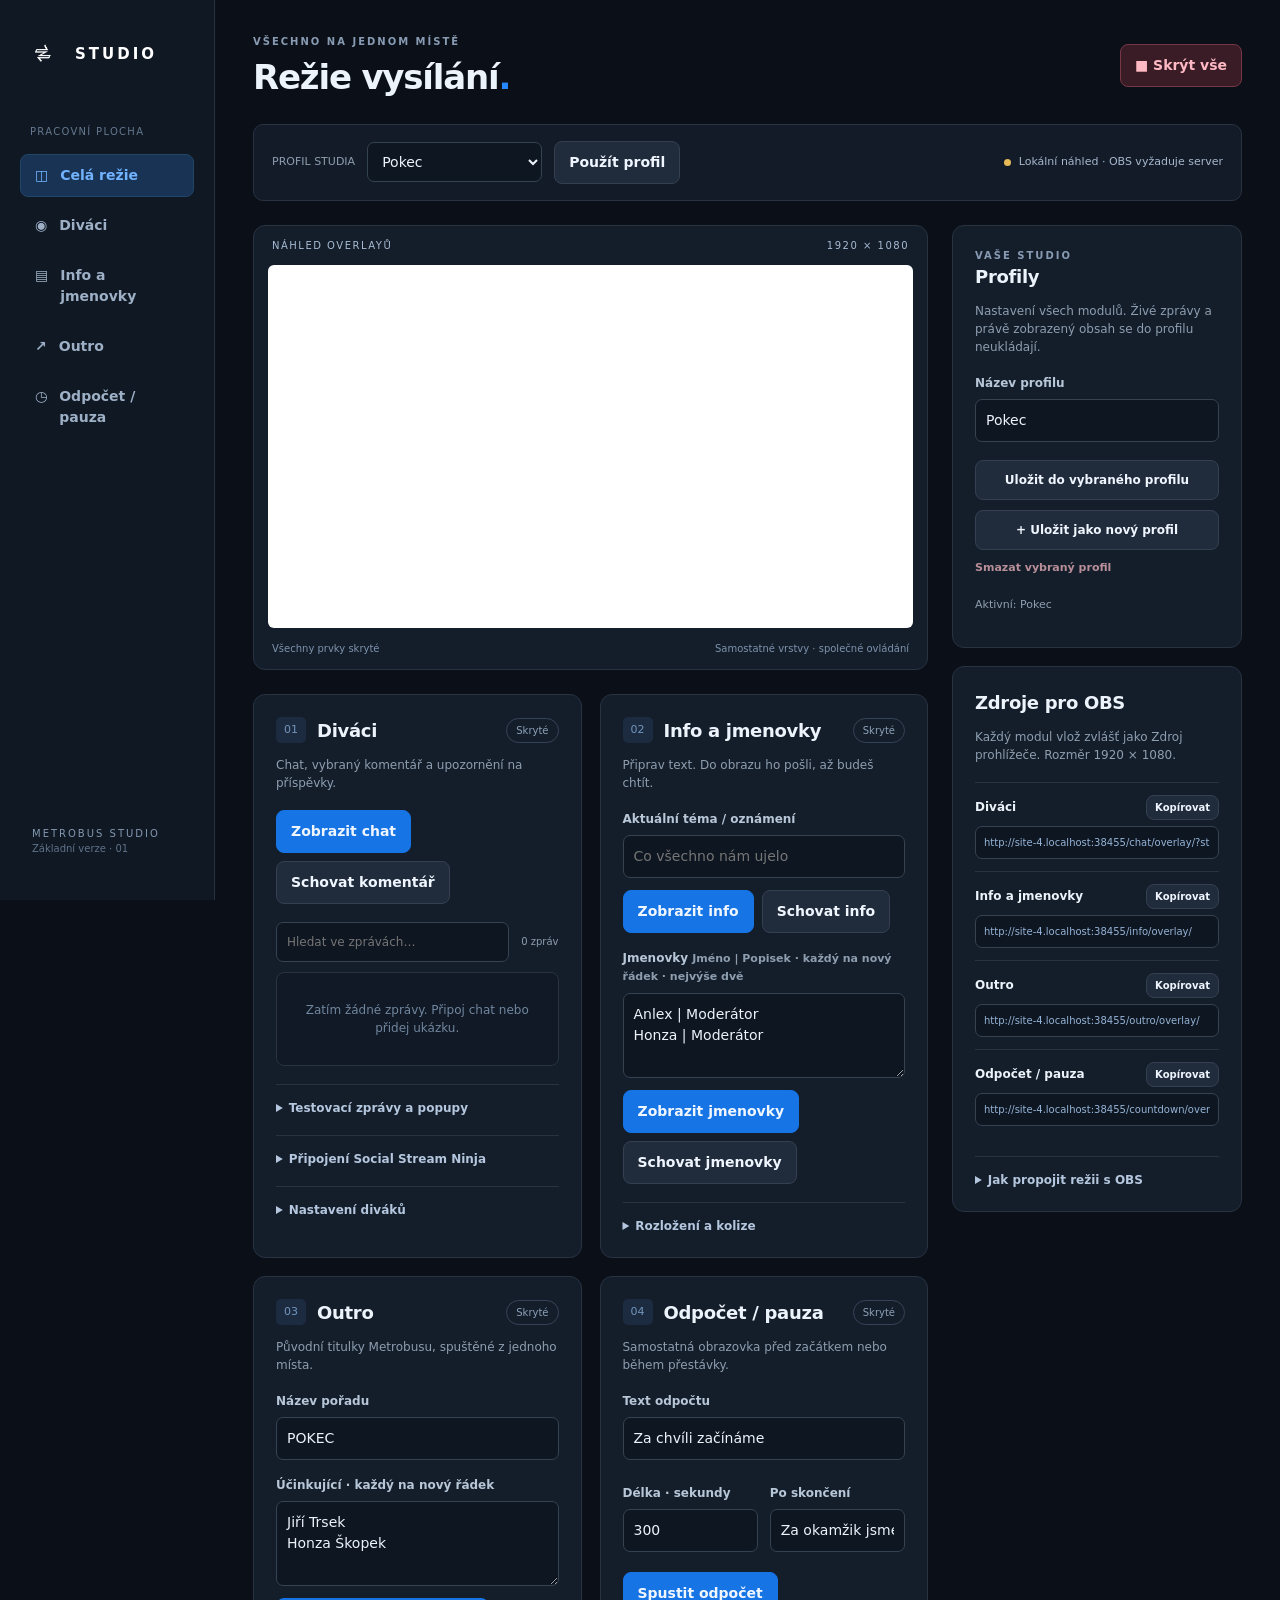
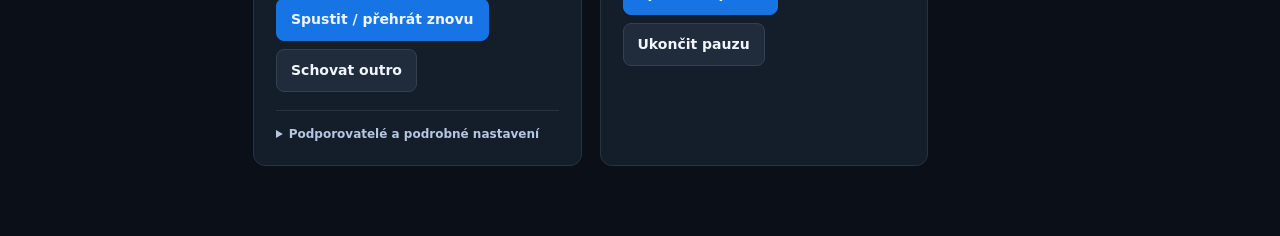
==== control/index.html @ 0bf9d55a "Build basic Metrobus studio with four overlay modules, profiles and local OBS control" ====
<!doctype html><html lang="cs"><head><meta charset="utf-8"><meta name="viewport" content="width=device-width,initial-scale=1"><title>Metrobus · Studio</title><link rel="stylesheet" href="studio.css"></head><body>
<aside class="rail"><a class="brand" href="./"><img src="../outro/assets/metrobus_mark.png" alt="Metrobus"><span>STUDIO</span></a><div class="rail-label">PRACOVNÍ PLOCHA</div><nav><button data-tab="all" class="active">◫ <span>Celá režie</span></button><button data-tab="chat">◉ <span>Diváci</span></button><button data-tab="info">▤ <span>Info a jmenovky</span></button><button data-tab="outro">↗ <span>Outro</span></button><button data-tab="countdown">◷ <span>Odpočet / pauza</span></button></nav><div class="rail-footer">METROBUS STUDIO<br><span>Základní verze · 01</span></div></aside>
<main><header><div><div class="eyebrow">VŠECHNO NA JEDNOM MÍSTĚ</div><h1>Režie vysílání<span>.</span></h1></div><button id="hideAll" class="danger">■ Skrýt vše</button></header>
<div class="profilebar"><div><span class="small">PROFIL STUDIA</span><select id="profile" aria-label="Profil studia"></select><button id="applyProfile">Použít profil</button></div><div class="connection"><i id="connectionDot"></i><span id="connection">Připojuji…</span></div></div>
<div class="layout"><section class="work"><div class="preview-card"><div class="cardhead"><span>NÁHLED OVERLAYŮ</span><span>1920 × 1080</span></div><div class="preview"><div class="stage"><div class="placeholder"><span>METROBUS</span><strong>Prostor pro váš obraz</strong><p>Grafika se zobrazuje nad videem v OBS.</p></div><iframe src="preview.html" title="Společný náhled overlayů"></iframe></div></div><div class="preview-footer"><span id="activeLayers">Všechny prvky skryté</span><span>Samostatné vrstvy · společné ovládání</span></div></div>
<div id="modules" class="modules">
<section class="card" data-module="chat"><div class="cardhead"><div><span class="number">01</span><h2>Diváci</h2></div><span id="chatStatus" class="pill">Skryté</span></div><p class="description">Chat, vybraný komentář a upozornění na příspěvky.</p><div class="buttons"><button id="chatToggle" class="primary">Zobrazit chat</button><button data-action="chat.hideFeatured">Schovat komentář</button></div><div class="searchbar"><input id="search" type="search" placeholder="Hledat ve zprávách…" aria-label="Hledat zprávy"><span id="messageCount">0 zpráv</span></div><div id="messages" class="messages"><p class="empty">Připoj Ninja nebo přidej testovací zprávu.</p></div><details><summary>Testovací zprávy a popupy</summary><form id="composer"><input id="author" value="Anlex" maxlength="60" aria-label="Autor"><input id="messageText" placeholder="Text komentáře" maxlength="500" required aria-label="Komentář"><button>Přidat</button></form><div class="buttons"><button id="sample">+ Ukázková zpráva</button><button id="donation">Příspěvek · 100 Kč</button><button id="membership">Nové členství</button><button data-action="chat.clearPopups">Vyčistit popupy</button><button data-action="chat.clear">Vyčistit zprávy</button></div></details><details><summary>Připojení Social Stream Ninja</summary><p>Vlož odkaz na dock z rozšíření. Zprávy i výběr komentáře pak ovládáš tady. Zdrojový chat a rozšíření musí zůstat otevřené.</p><input id="ninjaLink" type="url" placeholder="https://socialstream.ninja/dock.html?session=…" aria-label="Ninja odkaz"><div class="buttons"><button id="ninjaConnect">Připojit chat</button><button id="ninjaDisconnect">Odpojit</button></div><p id="ninjaStatus" class="small">Nepřipojeno. Odkaz se neukládá do profilů ani na GitHub.</p></details><details><summary>Nastavení diváků</summary><div class="fields"><label>Počet zpráv<input data-config="chat.count" type="number" min="1" max="7"></label><label>Zpráva · sekundy<input data-config="chat.duration" type="number" min="3" max="120"></label><label>Featured · sekundy (0 = ručně)<input data-config="chat.featuredDuration" type="number" min="0" max="120"></label><label>Popup · sekundy<input data-config="chat.popupDuration" type="number" min="3" max="30"></label></div><button class="saveConfig">Uložit nastavení</button></details></section>
<section class="card" data-module="info"><div class="cardhead"><div><span class="number">02</span><h2>Info a jmenovky</h2></div><span id="infoStatus" class="pill">Skryté</span></div><p class="description">Připrav text. Do obrazu ho pošli, až budeš chtít.</p><label>Aktuální téma / oznámení<input data-config="info.topic" maxlength="160" placeholder="Co všechno nám ujelo"></label><div class="buttons"><button id="showTopic" class="primary">Zobrazit info</button><button data-action="info.topic" data-visible="false">Schovat info</button></div><label>Jmenovky <span class="small">Jméno | Popisek · každý na nový řádek · nejvýše dvě</span><textarea data-config="info.names" rows="3" maxlength="500"></textarea></label><div class="buttons"><button id="showNames" class="primary">Zobrazit jmenovky</button><button data-action="info.names" data-visible="false">Schovat jmenovky</button></div><details><summary>Rozložení a kolize</summary><p>Info nahoře vlevo. Jmenovky dole vlevo; při vybraném komentáři se přesunou výš. Chat má vlastní prostor vpravo, popupy nahoře uprostřed. Při pauze nebo outru se Diváci a Info dočasně schovají.</p><label>Barva studia<input data-config="accent" type="color"></label><button class="saveConfig">Uložit nastavení</button></details></section>
<section class="card" data-module="outro"><div class="cardhead"><div><span class="number">03</span><h2>Outro</h2></div><span id="outroStatus" class="pill">Skryté</span></div><p class="description">Původní titulky Metrobusu, spuštěné z jednoho místa.</p><label>Název pořadu<input data-config="outro.titleBottom" maxlength="80"></label><label>Účinkující · každý na nový řádek<textarea data-config="outro.guests" rows="3" maxlength="600"></textarea></label><div class="buttons"><button id="startOutro" class="primary">Spustit / přehrát znovu</button><button data-action="outro.hide">Schovat outro</button></div><details><summary>Podporovatelé a podrobné nastavení</summary><p>Outro používá současnou grafiku a publikovaný seznam podporovatelů. Podrobný editor a import CSV zůstávají dostupné.</p><a href="../outro/" target="_blank" rel="noopener">Otevřít editor outra ↗</a></details></section>
<section class="card" data-module="countdown"><div class="cardhead"><div><span class="number">04</span><h2>Odpočet / pauza</h2></div><span id="countdownStatus" class="pill">Skryté</span></div><p class="description">Samostatná obrazovka před začátkem nebo během přestávky.</p><label>Text odpočtu<input data-config="countdown.title" maxlength="120"></label><div class="fields"><label>Délka · sekundy<input data-config="countdown.seconds" type="number" min="10" max="7200"></label><label>Po skončení<input data-config="countdown.endText" maxlength="120"></label></div><div class="buttons"><button id="startCountdown" class="primary">Spustit odpočet</button><button data-action="countdown.hide">Ukončit pauzu</button></div><p id="countdownRemaining" class="small"></p></section>
</div></section>
<aside class="settings"><section class="card"><div class="eyebrow">VAŠE STUDIO</div><h2>Profily</h2><p class="description">Nastavení všech modulů. Živé zprávy a právě zobrazený obsah se do profilu neukládají.</p><label>Název profilu<input id="profileName" maxlength="60" placeholder="Například Pokec"></label><button id="saveProfile" class="wide">Uložit do vybraného profilu</button><button id="newProfile" class="wide">+ Uložit jako nový profil</button><button id="deleteProfile" class="text-button">Smazat vybraný profil</button><p id="profileNote" class="small"></p></section>
<section class="card"><h2>Zdroje pro OBS</h2><p class="description">Každý modul vlož zvlášť jako Zdroj prohlížeče. Rozměr 1920 × 1080.</p><div id="obsLinks"></div><details><summary>Jak propojit režii s OBS</summary><p>Na GitHub Pages funguje náhled a další okna stejného profilu prohlížeče. Pro skutečné ovládání OBS spusť lokální verzi podle návodu.</p><a href="../STUDIO.md" target="_blank">Návod k první verzi ↗</a></details></section></aside></div>
<div id="toast" role="status" aria-live="polite"></div></main><script src="../shared/model.js"></script><script src="../shared/transport.js"></script><script src="../chat/ssn.js"></script><script src="studio.js"></script></body></html>
---- control/studio.css ----
:root{color-scheme:dark;--blue:#2588ff;--bg:#0b1018;--line:#283241;--muted:#8e9eaf}*{box-sizing:border-box}body{margin:0;background:var(--bg);color:#edf3fb;font:14px/1.5 system-ui,-apple-system,Segoe UI,sans-serif}button,input,select,textarea{font:inherit}button,a,input,textarea,select{outline-offset:4px}button{cursor:pointer;border:1px solid #344052;border-radius:8px;background:#202b3b;color:#eff6ff;padding:10px 14px;font-weight:600;transition:background .15s}button:hover{background:#30415a}button:disabled{opacity:.45;cursor:default}.primary{background:#1674e5;border-color:#1674e5}.primary:hover{background:#2989ff}.danger{background:#391c25;border-color:#773747;color:#ffb9c4}a{color:#79b6ff;text-decoration:none}a:hover{text-decoration:underline}input,select,textarea{border:1px solid #354252;border-radius:7px;background:#0e1621;color:#edf3fb;padding:10px;width:100%}input[type=color]{height:42px}textarea{resize:vertical}label{display:block;color:#b8c7d8;font-size:12px;font-weight:600;margin:16px 0 8px}label input,label textarea{display:block;margin-top:7px;font-size:14px;font-weight:400}.rail{position:fixed;inset:0 auto 0 0;width:215px;padding:32px 20px;background:#101824;border-right:1px solid var(--line);display:flex;flex-direction:column}.brand{color:white;display:flex;align-items:center;gap:10px;letter-spacing:3px;font-weight:800;font-size:15px}.brand img{width:45px;height:45px;object-fit:contain}.rail-label{font-size:10px;letter-spacing:1.3px;color:#65788e;margin:47px 10px 15px}nav{display:grid;gap:7px}nav button{text-align:left;border-color:transparent;background:transparent;color:#9eb0c6;display:flex;gap:12px}nav button.active{color:#72b3ff;background:#183354;border-color:#214567}.rail-footer{margin-top:auto;padding:12px;font-size:10px;letter-spacing:2px;color:#8498b0}.rail-footer span{letter-spacing:0;color:#5f738a}main{margin-left:215px;padding:34px 38px 70px;max-width:1900px}header{display:flex;align-items:center;justify-content:space-between;margin-bottom:26px}.eyebrow{font-size:10px;font-weight:700;letter-spacing:2px;color:#889bb3}h1{font-size:34px;letter-spacing:-1.2px;margin:8px 0 0;line-height:1.2}h1 span{color:var(--blue)}h2{font-size:18px;letter-spacing:-.3px;margin:0}.profilebar{display:flex;justify-content:space-between;align-items:center;padding:16px 18px;border:1px solid var(--line);background:#121b27;border-radius:10px;margin-bottom:24px;gap:15px}.profilebar>div:first-child{display:flex;align-items:center;gap:12px}.profilebar select{width:175px}.small{color:var(--muted);font-size:11px}.connection{display:flex;gap:8px;align-items:center;font-size:11px;color:#a7b8cd}.connection i{width:7px;height:7px;background:#e6b957;border-radius:50%;flex-shrink:0}.layout{display:grid;grid-template-columns:minmax(0,1fr) 290px;gap:24px}.work{min-width:0}.card,.preview-card{background:#141e2b;border:1px solid var(--line);border-radius:12px;overflow:hidden}.card{padding:22px}.cardhead{display:flex;justify-content:space-between;align-items:center;gap:10px}.cardhead>div{display:flex;align-items:center;gap:11px}.number{font-size:11px;color:#7295bc;background:#1c2b40;padding:5px 8px;border-radius:5px}.pill{font-size:10px;border:1px solid #354356;border-radius:30px;padding:4px 9px;color:#8ea1b7;white-space:nowrap}.pill.live{background:#163c30;color:#87e2b2;border-color:#275741}.description{color:var(--muted);font-size:12px;margin:12px 0 18px}.preview-card>.cardhead{padding:12px 18px;font-size:10px;letter-spacing:1.5px;color:#a8bbd3}.preview{padding:0 14px}.stage{position:relative;aspect-ratio:16/9;background:radial-gradient(ellipse at 75% 20%,#234361,#0c192d 70%);overflow:hidden;border-radius:6px}.stage:before{content:'';position:absolute;inset:0;background:linear-gradient(115deg,transparent 55%,#224b7322 55%,#224b7322 75%,transparent 75%)}.placeholder{position:absolute;inset:0;display:flex;flex-direction:column;justify-content:center;align-items:center;color:#9eb4cc}.placeholder span{letter-spacing:7px;font-weight:800;font-size:12px;opacity:.45}.placeholder strong{font-size:20px;font-weight:500;margin-top:15px}.placeholder p{font-size:11px}.stage iframe{position:absolute;inset:0;width:100%;height:100%;border:0}.preview-footer{display:flex;justify-content:space-between;gap:10px;font-size:10px;color:#7e93ad;padding:13px 18px}.modules{margin-top:24px;display:grid;grid-template-columns:1fr 1fr;gap:18px}.buttons{display:flex;gap:8px;flex-wrap:wrap;margin:12px 0}details{border-top:1px solid var(--line);margin-top:18px;padding-top:14px}summary{cursor:pointer;font-size:12px;font-weight:600;color:#b5c7de}details p{font-size:12px;color:var(--muted)}.fields{display:grid;grid-template-columns:1fr 1fr;gap:12px}.searchbar{display:flex;align-items:center;gap:12px;margin:18px 0 10px}.searchbar input{font-size:12px}.searchbar span{font-size:10px;color:var(--muted);white-space:nowrap}.messages{max-height:245px;overflow:auto;border:1px solid var(--line);border-radius:8px;background:#101925}.message{padding:12px;display:flex;align-items:center;justify-content:space-between;gap:10px;border-bottom:1px solid #253042}.message.selected{background:#153351}.message strong{font-size:12px}.message p{font-size:12px;color:#b5c7d9;margin:4px 0;overflow-wrap:anywhere}.message button{font-size:11px;padding:7px 10px}.empty{padding:16px;color:#71869f;font-size:12px;text-align:center}form{display:grid;gap:8px;margin-top:12px}.settings{display:flex;flex-direction:column;gap:18px}.wide{width:100%;margin-top:10px;font-size:12px}.text-button{background:transparent;border:0;color:#b88f99;font-size:11px;padding-left:0}.obs-link{border-top:1px solid var(--line);padding:12px 0}.obs-link>div{display:flex;justify-content:space-between;align-items:center;margin-bottom:6px}.obs-link strong{font-size:12px}.obs-link button{font-size:10px;padding:4px 8px}.obs-link input{font-size:10px;color:#95b4d7;padding:8px}#toast{position:fixed;bottom:24px;left:50%;transform:translateX(-50%);background:#233b56;border:1px solid #48709b;padding:12px 20px;border-radius:10px;display:none;z-index:10;max-width:90vw}#toast.show{display:block}[hidden]{display:none!important}@media(min-width:1600px){.layout{grid-template-columns:minmax(0,1fr) 320px}}@media(max-width:1150px){.rail{width:175px;padding:25px 12px}main{margin-left:175px;padding:24px}.layout{grid-template-columns:1fr}.settings{display:grid;grid-template-columns:1fr 1fr}.modules{grid-template-columns:1fr 1fr}}@media(max-width:750px){.rail{position:static;width:auto;padding:16px;border-right:0}.brand img{width:30px;height:30px}.rail-label,.rail-footer{display:none}nav{display:flex;overflow-x:auto;margin-top:14px}nav button{white-space:nowrap;font-size:11px;padding:7px}main{margin:0;padding:18px}h1{font-size:26px}.modules,.settings{grid-template-columns:1fr}.profilebar,.profilebar>div:first-child{flex-wrap:wrap}.profilebar .small{width:100%}.profilebar select{width:140px}.card{padding:18px}.preview-footer span:last-child{display:none}.fields{grid-template-columns:1fr 1fr}}
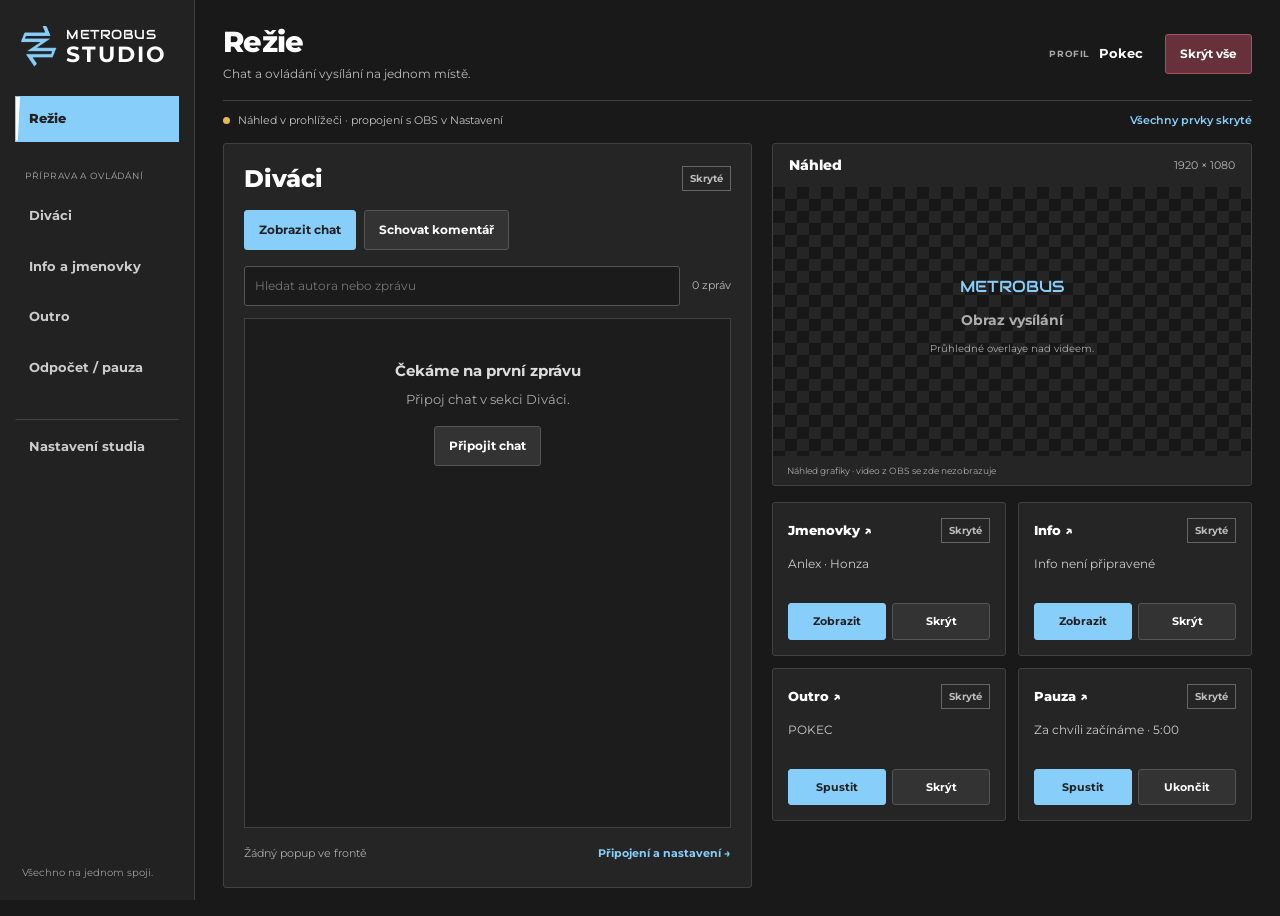
==== commit 58d0a69f: "Rework Metrobus studio as a compact live desk with separate preparation and branded styling" ====
--- a/control/index.html
+++ b/control/index.html
@@ -1,14 +1,16 @@
-<!doctype html><html lang="cs"><head><meta charset="utf-8"><meta name="viewport" content="width=device-width,initial-scale=1"><title>Metrobus · Studio</title><link rel="stylesheet" href="studio.css"></head><body>
-<aside class="rail"><a class="brand" href="./"><img src="../outro/assets/metrobus_mark.png" alt="Metrobus"><span>STUDIO</span></a><div class="rail-label">PRACOVNÍ PLOCHA</div><nav><button data-tab="all" class="active">◫ <span>Celá režie</span></button><button data-tab="chat">◉ <span>Diváci</span></button><button data-tab="info">▤ <span>Info a jmenovky</span></button><button data-tab="outro">↗ <span>Outro</span></button><button data-tab="countdown">◷ <span>Odpočet / pauza</span></button></nav><div class="rail-footer">METROBUS STUDIO<br><span>Základní verze · 01</span></div></aside>
-<main><header><div><div class="eyebrow">VŠECHNO NA JEDNOM MÍSTĚ</div><h1>Režie vysílání<span>.</span></h1></div><button id="hideAll" class="danger">■ Skrýt vše</button></header>
-<div class="profilebar"><div><span class="small">PROFIL STUDIA</span><select id="profile" aria-label="Profil studia"></select><button id="applyProfile">Použít profil</button></div><div class="connection"><i id="connectionDot"></i><span id="connection">Připojuji…</span></div></div>
-<div class="layout"><section class="work"><div class="preview-card"><div class="cardhead"><span>NÁHLED OVERLAYŮ</span><span>1920 × 1080</span></div><div class="preview"><div class="stage"><div class="placeholder"><span>METROBUS</span><strong>Prostor pro váš obraz</strong><p>Grafika se zobrazuje nad videem v OBS.</p></div><iframe src="preview.html" title="Společný náhled overlayů"></iframe></div></div><div class="preview-footer"><span id="activeLayers">Všechny prvky skryté</span><span>Samostatné vrstvy · společné ovládání</span></div></div>
-<div id="modules" class="modules">
-<section class="card" data-module="chat"><div class="cardhead"><div><span class="number">01</span><h2>Diváci</h2></div><span id="chatStatus" class="pill">Skryté</span></div><p class="description">Chat, vybraný komentář a upozornění na příspěvky.</p><div class="buttons"><button id="chatToggle" class="primary">Zobrazit chat</button><button data-action="chat.hideFeatured">Schovat komentář</button></div><div class="searchbar"><input id="search" type="search" placeholder="Hledat ve zprávách…" aria-label="Hledat zprávy"><span id="messageCount">0 zpráv</span></div><div id="messages" class="messages"><p class="empty">Připoj Ninja nebo přidej testovací zprávu.</p></div><details><summary>Testovací zprávy a popupy</summary><form id="composer"><input id="author" value="Anlex" maxlength="60" aria-label="Autor"><input id="messageText" placeholder="Text komentáře" maxlength="500" required aria-label="Komentář"><button>Přidat</button></form><div class="buttons"><button id="sample">+ Ukázková zpráva</button><button id="donation">Příspěvek · 100 Kč</button><button id="membership">Nové členství</button><button data-action="chat.clearPopups">Vyčistit popupy</button><button data-action="chat.clear">Vyčistit zprávy</button></div></details><details><summary>Připojení Social Stream Ninja</summary><p>Vlož odkaz na dock z rozšíření. Zprávy i výběr komentáře pak ovládáš tady. Zdrojový chat a rozšíření musí zůstat otevřené.</p><input id="ninjaLink" type="url" placeholder="https://socialstream.ninja/dock.html?session=…" aria-label="Ninja odkaz"><div class="buttons"><button id="ninjaConnect">Připojit chat</button><button id="ninjaDisconnect">Odpojit</button></div><p id="ninjaStatus" class="small">Nepřipojeno. Odkaz se neukládá do profilů ani na GitHub.</p></details><details><summary>Nastavení diváků</summary><div class="fields"><label>Počet zpráv<input data-config="chat.count" type="number" min="1" max="7"></label><label>Zpráva · sekundy<input data-config="chat.duration" type="number" min="3" max="120"></label><label>Featured · sekundy (0 = ručně)<input data-config="chat.featuredDuration" type="number" min="0" max="120"></label><label>Popup · sekundy<input data-config="chat.popupDuration" type="number" min="3" max="30"></label></div><button class="saveConfig">Uložit nastavení</button></details></section>
-<section class="card" data-module="info"><div class="cardhead"><div><span class="number">02</span><h2>Info a jmenovky</h2></div><span id="infoStatus" class="pill">Skryté</span></div><p class="description">Připrav text. Do obrazu ho pošli, až budeš chtít.</p><label>Aktuální téma / oznámení<input data-config="info.topic" maxlength="160" placeholder="Co všechno nám ujelo"></label><div class="buttons"><button id="showTopic" class="primary">Zobrazit info</button><button data-action="info.topic" data-visible="false">Schovat info</button></div><label>Jmenovky <span class="small">Jméno | Popisek · každý na nový řádek · nejvýše dvě</span><textarea data-config="info.names" rows="3" maxlength="500"></textarea></label><div class="buttons"><button id="showNames" class="primary">Zobrazit jmenovky</button><button data-action="info.names" data-visible="false">Schovat jmenovky</button></div><details><summary>Rozložení a kolize</summary><p>Info nahoře vlevo. Jmenovky dole vlevo; při vybraném komentáři se přesunou výš. Chat má vlastní prostor vpravo, popupy nahoře uprostřed. Při pauze nebo outru se Diváci a Info dočasně schovají.</p><label>Barva studia<input data-config="accent" type="color"></label><button class="saveConfig">Uložit nastavení</button></details></section>
-<section class="card" data-module="outro"><div class="cardhead"><div><span class="number">03</span><h2>Outro</h2></div><span id="outroStatus" class="pill">Skryté</span></div><p class="description">Původní titulky Metrobusu, spuštěné z jednoho místa.</p><label>Název pořadu<input data-config="outro.titleBottom" maxlength="80"></label><label>Účinkující · každý na nový řádek<textarea data-config="outro.guests" rows="3" maxlength="600"></textarea></label><div class="buttons"><button id="startOutro" class="primary">Spustit / přehrát znovu</button><button data-action="outro.hide">Schovat outro</button></div><details><summary>Podporovatelé a podrobné nastavení</summary><p>Outro používá současnou grafiku a publikovaný seznam podporovatelů. Podrobný editor a import CSV zůstávají dostupné.</p><a href="../outro/" target="_blank" rel="noopener">Otevřít editor outra ↗</a></details></section>
-<section class="card" data-module="countdown"><div class="cardhead"><div><span class="number">04</span><h2>Odpočet / pauza</h2></div><span id="countdownStatus" class="pill">Skryté</span></div><p class="description">Samostatná obrazovka před začátkem nebo během přestávky.</p><label>Text odpočtu<input data-config="countdown.title" maxlength="120"></label><div class="fields"><label>Délka · sekundy<input data-config="countdown.seconds" type="number" min="10" max="7200"></label><label>Po skončení<input data-config="countdown.endText" maxlength="120"></label></div><div class="buttons"><button id="startCountdown" class="primary">Spustit odpočet</button><button data-action="countdown.hide">Ukončit pauzu</button></div><p id="countdownRemaining" class="small"></p></section>
-</div></section>
-<aside class="settings"><section class="card"><div class="eyebrow">VAŠE STUDIO</div><h2>Profily</h2><p class="description">Nastavení všech modulů. Živé zprávy a právě zobrazený obsah se do profilu neukládají.</p><label>Název profilu<input id="profileName" maxlength="60" placeholder="Například Pokec"></label><button id="saveProfile" class="wide">Uložit do vybraného profilu</button><button id="newProfile" class="wide">+ Uložit jako nový profil</button><button id="deleteProfile" class="text-button">Smazat vybraný profil</button><p id="profileNote" class="small"></p></section>
-<section class="card"><h2>Zdroje pro OBS</h2><p class="description">Každý modul vlož zvlášť jako Zdroj prohlížeče. Rozměr 1920 × 1080.</p><div id="obsLinks"></div><details><summary>Jak propojit režii s OBS</summary><p>Na GitHub Pages funguje náhled a další okna stejného profilu prohlížeče. Pro skutečné ovládání OBS spusť lokální verzi podle návodu.</p><a href="../STUDIO.md" target="_blank">Návod k první verzi ↗</a></details></section></aside></div>
-<div id="toast" role="status" aria-live="polite"></div></main><script src="../shared/model.js"></script><script src="../shared/transport.js"></script><script src="../chat/ssn.js"></script><script src="studio.js"></script></body></html>
+<!doctype html><html lang="cs"><head><meta charset="utf-8"><meta name="viewport" content="width=device-width,initial-scale=1"><title>Metrobus · Režie</title><link rel="preconnect" href="https://fonts.googleapis.com"><link rel="preconnect" href="https://fonts.gstatic.com" crossorigin><link href="https://fonts.googleapis.com/css2?family=Audiowide&family=Montserrat:wght@400;500;600;700;800&display=swap" rel="stylesheet"><link rel="stylesheet" href="studio.css?v=desk2"></head><body>
+<aside class="rail"><a class="brand" href="./" aria-label="Metrobus Studio"><i class="brand-mark" aria-hidden="true"></i><div><span>METROBUS</span><strong>STUDIO</strong></div></a><nav aria-label="Sekce studia"><button data-view="all" class="active" aria-current="page">Režie</button><div class="nav-label">PŘÍPRAVA A OVLÁDÁNÍ</div><button data-view="chat">Diváci</button><button data-view="info">Info a jmenovky</button><button data-view="outro">Outro</button><button data-view="countdown">Odpočet / pauza</button><button data-view="settings" class="settings-nav">Nastavení studia</button></nav><div class="rail-footer">Všechno na jednom spoji.</div></aside>
+<main><header class="topbar"><div><h1 id="viewTitle">Režie</h1><p id="viewDescription">Chat a ovládání vysílání na jednom místě.</p></div><div class="header-actions"><button id="profileShortcut" class="profile-chip" title="Otevřít profily"><span>PROFIL</span><strong id="activeProfileName">Pokec</strong></button><button id="hideAll" class="danger">Skrýt vše</button></div></header><div class="connectionbar"><div class="connection"><i id="connectionDot"></i><span id="connection">Připojuji…</span></div><span id="activeLayers">Všechny prvky skryté</span></div>
+<section data-page="all" id="liveView"><div class="desk"><div id="liveChatSlot"><section id="chatPanel" class="card chat-panel"><div class="cardhead"><h2>Diváci</h2><span id="chatStatus" class="pill">Skryté</span></div><div class="chat-toolbar"><button id="chatToggle" class="primary">Zobrazit chat</button><button data-action="chat.hideFeatured">Schovat komentář</button></div><div id="featuredSummary" class="featured-summary" hidden><span>VYBRANÝ KOMENTÁŘ</span><strong id="featuredAuthor"></strong><p id="featuredText"></p></div><div class="searchbar"><input id="search" type="search" placeholder="Hledat autora nebo zprávu" aria-label="Hledat zprávy"><span id="messageCount">0 zpráv</span></div><div id="messages" class="messages" tabindex="0" aria-label="Historie chatu"></div><div class="chat-footer"><span id="popupSummary">Žádný popup ve frontě</span><button class="text-button" data-open="chat">Připojení a nastavení →</button></div></section></div>
+<div class="desk-side"><section class="preview-card"><div class="cardhead"><h2>Náhled</h2><span class="small">1920 × 1080</span></div><div class="stage"><div class="placeholder"><span>METROBUS</span><strong>Obraz vysílání</strong><p>Průhledné overlaye nad videem.</p></div><iframe src="preview.html?v=desk2" title="Společný náhled overlayů" allowtransparency="true"></iframe></div><div class="preview-caption">Náhled grafiky · video z OBS se zde nezobrazuje</div></section>
+<div class="quick-grid"><section class="quick-card"><div class="quick-head"><button class="section-link" data-open="info">Jmenovky ↗</button><span id="quickNamesStatus" class="pill">Skryté</span></div><p id="readyNames" class="ready-content"></p><div class="buttons"><button data-live="info.names" data-visible="true" class="primary">Zobrazit</button><button data-live="info.names" data-visible="false">Skrýt</button></div></section>
+<section class="quick-card"><div class="quick-head"><button class="section-link" data-open="info">Info ↗</button><span id="quickTopicStatus" class="pill">Skryté</span></div><p id="readyTopic" class="ready-content"></p><div class="buttons"><button data-live="info.topic" data-visible="true" class="primary">Zobrazit</button><button data-live="info.topic" data-visible="false">Skrýt</button></div></section>
+<section class="quick-card"><div class="quick-head"><button class="section-link" data-open="outro">Outro ↗</button><span id="quickOutroStatus" class="pill">Skryté</span></div><p id="readyOutro" class="ready-content"></p><div class="buttons"><button data-live="outro.start" class="primary">Spustit</button><button data-live="outro.hide">Skrýt</button></div></section>
+<section class="quick-card"><div class="quick-head"><button class="section-link" data-open="countdown">Pauza ↗</button><span id="quickPauseStatus" class="pill">Skryté</span></div><p id="readyCountdown" class="ready-content"></p><div class="buttons"><button data-live="countdown.start" class="primary">Spustit</button><button data-live="countdown.hide">Ukončit</button></div></section></div></div></div></section>
+<section data-page="chat" hidden><div class="viewer-layout"><div id="viewerChatSlot"></div><section class="card viewer-settings"><h2>Připojení a nastavení diváků</h2><details open><summary>Připojení Social Stream Ninja</summary><p>Vlož odkaz na dock z rozšíření. Zprávy i výběr komentáře pak ovládáš tady. Zdrojový chat a rozšíření musí zůstat otevřené.</p><input id="ninjaLink" type="url" placeholder="https://socialstream.ninja/dock.html?session=…" aria-label="Ninja odkaz"><div class="buttons"><button id="ninjaConnect">Připojit chat</button><button id="ninjaDisconnect">Odpojit</button></div><p id="ninjaStatus" class="small">Nepřipojeno. Odkaz se neukládá do profilů ani na GitHub.</p></details><details><summary>Testovací zprávy a popupy</summary><form id="composer"><input id="author" value="Anlex" maxlength="60" aria-label="Autor"><input id="messageText" placeholder="Text komentáře" maxlength="500" required aria-label="Komentář"><button>Přidat</button></form><div class="buttons"><button id="sample">+ Ukázková zpráva</button><button id="donation">Příspěvek · 100 Kč</button><button id="membership">Nové členství</button><button data-action="chat.clearPopups">Vyčistit popupy</button><button data-action="chat.clear">Vyčistit zprávy</button></div></details><details><summary>Nastavení diváků</summary><div class="fields"><label>Počet zpráv<input data-config="chat.count" type="number" min="1" max="7"></label><label>Zpráva · sekundy<input data-config="chat.duration" type="number" min="3" max="120"></label><label>Featured · sekundy (0 = ručně)<input data-config="chat.featuredDuration" type="number" min="0" max="120"></label><label>Popup · sekundy<input data-config="chat.popupDuration" type="number" min="3" max="30"></label></div><button class="saveConfig">Uložit nastavení</button></details></section></div></section>
+<section data-page="info" hidden><div class="module-layout"><section class="card" data-module="info"><div class="cardhead"><div><span class="number">02</span><h2>Info a jmenovky</h2></div><span id="infoStatus" class="pill">Skryté</span></div><p class="description">Připrav text. Do obrazu ho pošli, až budeš chtít.</p><label>Aktuální téma / oznámení<input data-config="info.topic" maxlength="160" placeholder="Co všechno nám ujelo"></label><div class="buttons"><button id="showTopic" class="primary">Zobrazit info</button><button data-action="info.topic" data-visible="false">Schovat info</button></div><label>Jmenovky <span class="small">Jméno | Popisek · každý na nový řádek · nejvýše dvě</span><textarea data-config="info.names" rows="3" maxlength="500"></textarea></label><div class="buttons"><button id="showNames" class="primary">Zobrazit jmenovky</button><button data-action="info.names" data-visible="false">Schovat jmenovky</button></div><button class="saveConfig primary">Uložit přípravu</button><details><summary>Rozložení a kolize</summary><p>Info nahoře vlevo. Jmenovky dole vlevo; při vybraném komentáři se přesunou výš. Chat má vlastní prostor vpravo, popupy nahoře uprostřed. Při pauze nebo outru se Diváci a Info dočasně schovají.</p><label>Barva studia<input data-config="accent" type="color"></label><button class="saveConfig">Uložit nastavení</button></details></section><aside class="module-help"><h2>Nejdřív připrav, potom zobraz.</h2><p>Uložená příprava je dostupná v hlavní režii. Text v obraze se změní až tlačítkem Zobrazit.</p><p>Jmenovky se při vybraném komentáři posunou výš. Vpravo zůstává prostor pro běžící chat.</p></aside></div></section>
+<section data-page="outro" hidden><div class="module-layout"><section class="card" data-module="outro"><div class="cardhead"><div><span class="number">03</span><h2>Outro</h2></div><span id="outroStatus" class="pill">Skryté</span></div><p class="description">Původní titulky Metrobusu, spuštěné z jednoho místa.</p><label>Název pořadu<input data-config="outro.titleBottom" maxlength="80"></label><label>Účinkující · každý na nový řádek<textarea data-config="outro.guests" rows="3" maxlength="600"></textarea></label><div class="buttons"><button id="startOutro" class="primary">Spustit / přehrát znovu</button><button data-action="outro.hide">Schovat outro</button></div><button class="saveConfig">Uložit přípravu</button><details><summary>Podporovatelé a podrobné nastavení</summary><p>Outro používá současnou grafiku a publikovaný seznam podporovatelů. Podrobný editor a import CSV zůstávají dostupné.</p><a href="../outro/" target="_blank" rel="noopener">Otevřít editor outra ↗</a></details></section><aside class="module-help"><h2>Závěr na jednom spoji.</h2><p>Název pořadu a účinkující připravíš tady. Podporovatele a podrobné texty upravíš v původním editoru.</p><p>Spuštění outra dočasně schová Diváky a Info.</p></aside></div></section>
+<section data-page="countdown" hidden><div class="module-layout"><section class="card" data-module="countdown"><div class="cardhead"><div><span class="number">04</span><h2>Odpočet / pauza</h2></div><span id="countdownStatus" class="pill">Skryté</span></div><p class="description">Samostatná obrazovka před začátkem nebo během přestávky.</p><label>Text odpočtu<input data-config="countdown.title" maxlength="120"></label><div class="fields"><label>Délka · sekundy<input data-config="countdown.seconds" type="number" min="10" max="7200"></label><label>Po skončení<input data-config="countdown.endText" maxlength="120"></label></div><div class="buttons"><button id="startCountdown" class="primary">Spustit odpočet</button><button data-action="countdown.hide">Ukončit pauzu</button></div><button class="saveConfig">Uložit přípravu</button><p id="countdownRemaining" class="small"></p></section><aside class="module-help"><h2>Začátek i přestávka.</h2><p>Ulož text a délku. Spuštění je dostupné také z hlavní režie.</p><p>Po doběhnutí zůstane koncový text do ručního ukončení pauzy.</p></aside></div></section>
+<section data-page="settings" hidden><div class="profilebar"><label for="profile">Vybraný profil</label><select id="profile" aria-label="Profil studia"></select><button id="applyProfile" class="primary">Použít profil</button><span class="small">Načte přípravu. Právě vysílané texty ponechá.</span></div><div class="settings-grid"><section class="card"><div class="eyebrow">VAŠE STUDIO</div><h2>Profily</h2><p class="description">Uložená příprava všech modulů. Živé zprávy a právě zobrazený obsah se do profilu neukládají.</p><label>Název profilu<input id="profileName" maxlength="60" placeholder="Například Pokec"></label><button id="saveProfile" class="wide">Uložit do vybraného profilu</button><button id="newProfile" class="wide">+ Uložit jako nový profil</button><button id="deleteProfile" class="text-button">Smazat vybraný profil</button><p id="profileNote" class="small"></p></section>
+<section class="card"><h2>Zdroje pro OBS</h2><p class="description">Každý modul vlož zvlášť jako Zdroj prohlížeče. Rozměr 1920 × 1080.</p><div id="obsLinks"></div><details><summary>Jak propojit režii s OBS</summary><p>Na GitHub Pages funguje náhled a další okna stejného profilu prohlížeče. Pro skutečné ovládání OBS spusť lokální verzi podle návodu.</p><a href="../STUDIO.md" target="_blank">Návod k první verzi ↗</a></details></section></div></section>
+<div id="toast" role="status" aria-live="polite"></div></main><script src="../shared/model.js"></script><script src="../shared/transport.js"></script><script src="../chat/ssn.js"></script><script src="studio.js?v=desk2"></script></body></html>
--- a/control/studio.css
+++ b/control/studio.css
@@ -1 +1 @@
-:root{color-scheme:dark;--blue:#2588ff;--bg:#0b1018;--line:#283241;--muted:#8e9eaf}*{box-sizing:border-box}body{margin:0;background:var(--bg);color:#edf3fb;font:14px/1.5 system-ui,-apple-system,Segoe UI,sans-serif}button,input,select,textarea{font:inherit}button,a,input,textarea,select{outline-offset:4px}button{cursor:pointer;border:1px solid #344052;border-radius:8px;background:#202b3b;color:#eff6ff;padding:10px 14px;font-weight:600;transition:background .15s}button:hover{background:#30415a}button:disabled{opacity:.45;cursor:default}.primary{background:#1674e5;border-color:#1674e5}.primary:hover{background:#2989ff}.danger{background:#391c25;border-color:#773747;color:#ffb9c4}a{color:#79b6ff;text-decoration:none}a:hover{text-decoration:underline}input,select,textarea{border:1px solid #354252;border-radius:7px;background:#0e1621;color:#edf3fb;padding:10px;width:100%}input[type=color]{height:42px}textarea{resize:vertical}label{display:block;color:#b8c7d8;font-size:12px;font-weight:600;margin:16px 0 8px}label input,label textarea{display:block;margin-top:7px;font-size:14px;font-weight:400}.rail{position:fixed;inset:0 auto 0 0;width:215px;padding:32px 20px;background:#101824;border-right:1px solid var(--line);display:flex;flex-direction:column}.brand{color:white;display:flex;align-items:center;gap:10px;letter-spacing:3px;font-weight:800;font-size:15px}.brand img{width:45px;height:45px;object-fit:contain}.rail-label{font-size:10px;letter-spacing:1.3px;color:#65788e;margin:47px 10px 15px}nav{display:grid;gap:7px}nav button{text-align:left;border-color:transparent;background:transparent;color:#9eb0c6;display:flex;gap:12px}nav button.active{color:#72b3ff;background:#183354;border-color:#214567}.rail-footer{margin-top:auto;padding:12px;font-size:10px;letter-spacing:2px;color:#8498b0}.rail-footer span{letter-spacing:0;color:#5f738a}main{margin-left:215px;padding:34px 38px 70px;max-width:1900px}header{display:flex;align-items:center;justify-content:space-between;margin-bottom:26px}.eyebrow{font-size:10px;font-weight:700;letter-spacing:2px;color:#889bb3}h1{font-size:34px;letter-spacing:-1.2px;margin:8px 0 0;line-height:1.2}h1 span{color:var(--blue)}h2{font-size:18px;letter-spacing:-.3px;margin:0}.profilebar{display:flex;justify-content:space-between;align-items:center;padding:16px 18px;border:1px solid var(--line);background:#121b27;border-radius:10px;margin-bottom:24px;gap:15px}.profilebar>div:first-child{display:flex;align-items:center;gap:12px}.profilebar select{width:175px}.small{color:var(--muted);font-size:11px}.connection{display:flex;gap:8px;align-items:center;font-size:11px;color:#a7b8cd}.connection i{width:7px;height:7px;background:#e6b957;border-radius:50%;flex-shrink:0}.layout{display:grid;grid-template-columns:minmax(0,1fr) 290px;gap:24px}.work{min-width:0}.card,.preview-card{background:#141e2b;border:1px solid var(--line);border-radius:12px;overflow:hidden}.card{padding:22px}.cardhead{display:flex;justify-content:space-between;align-items:center;gap:10px}.cardhead>div{display:flex;align-items:center;gap:11px}.number{font-size:11px;color:#7295bc;background:#1c2b40;padding:5px 8px;border-radius:5px}.pill{font-size:10px;border:1px solid #354356;border-radius:30px;padding:4px 9px;color:#8ea1b7;white-space:nowrap}.pill.live{background:#163c30;color:#87e2b2;border-color:#275741}.description{color:var(--muted);font-size:12px;margin:12px 0 18px}.preview-card>.cardhead{padding:12px 18px;font-size:10px;letter-spacing:1.5px;color:#a8bbd3}.preview{padding:0 14px}.stage{position:relative;aspect-ratio:16/9;background:radial-gradient(ellipse at 75% 20%,#234361,#0c192d 70%);overflow:hidden;border-radius:6px}.stage:before{content:'';position:absolute;inset:0;background:linear-gradient(115deg,transparent 55%,#224b7322 55%,#224b7322 75%,transparent 75%)}.placeholder{position:absolute;inset:0;display:flex;flex-direction:column;justify-content:center;align-items:center;color:#9eb4cc}.placeholder span{letter-spacing:7px;font-weight:800;font-size:12px;opacity:.45}.placeholder strong{font-size:20px;font-weight:500;margin-top:15px}.placeholder p{font-size:11px}.stage iframe{position:absolute;inset:0;width:100%;height:100%;border:0}.preview-footer{display:flex;justify-content:space-between;gap:10px;font-size:10px;color:#7e93ad;padding:13px 18px}.modules{margin-top:24px;display:grid;grid-template-columns:1fr 1fr;gap:18px}.buttons{display:flex;gap:8px;flex-wrap:wrap;margin:12px 0}details{border-top:1px solid var(--line);margin-top:18px;padding-top:14px}summary{cursor:pointer;font-size:12px;font-weight:600;color:#b5c7de}details p{font-size:12px;color:var(--muted)}.fields{display:grid;grid-template-columns:1fr 1fr;gap:12px}.searchbar{display:flex;align-items:center;gap:12px;margin:18px 0 10px}.searchbar input{font-size:12px}.searchbar span{font-size:10px;color:var(--muted);white-space:nowrap}.messages{max-height:245px;overflow:auto;border:1px solid var(--line);border-radius:8px;background:#101925}.message{padding:12px;display:flex;align-items:center;justify-content:space-between;gap:10px;border-bottom:1px solid #253042}.message.selected{background:#153351}.message strong{font-size:12px}.message p{font-size:12px;color:#b5c7d9;margin:4px 0;overflow-wrap:anywhere}.message button{font-size:11px;padding:7px 10px}.empty{padding:16px;color:#71869f;font-size:12px;text-align:center}form{display:grid;gap:8px;margin-top:12px}.settings{display:flex;flex-direction:column;gap:18px}.wide{width:100%;margin-top:10px;font-size:12px}.text-button{background:transparent;border:0;color:#b88f99;font-size:11px;padding-left:0}.obs-link{border-top:1px solid var(--line);padding:12px 0}.obs-link>div{display:flex;justify-content:space-between;align-items:center;margin-bottom:6px}.obs-link strong{font-size:12px}.obs-link button{font-size:10px;padding:4px 8px}.obs-link input{font-size:10px;color:#95b4d7;padding:8px}#toast{position:fixed;bottom:24px;left:50%;transform:translateX(-50%);background:#233b56;border:1px solid #48709b;padding:12px 20px;border-radius:10px;display:none;z-index:10;max-width:90vw}#toast.show{display:block}[hidden]{display:none!important}@media(min-width:1600px){.layout{grid-template-columns:minmax(0,1fr) 320px}}@media(max-width:1150px){.rail{width:175px;padding:25px 12px}main{margin-left:175px;padding:24px}.layout{grid-template-columns:1fr}.settings{display:grid;grid-template-columns:1fr 1fr}.modules{grid-template-columns:1fr 1fr}}@media(max-width:750px){.rail{position:static;width:auto;padding:16px;border-right:0}.brand img{width:30px;height:30px}.rail-label,.rail-footer{display:none}nav{display:flex;overflow-x:auto;margin-top:14px}nav button{white-space:nowrap;font-size:11px;padding:7px}main{margin:0;padding:18px}h1{font-size:26px}.modules,.settings{grid-template-columns:1fr}.profilebar,.profilebar>div:first-child{flex-wrap:wrap}.profilebar .small{width:100%}.profilebar select{width:140px}.card{padding:18px}.preview-footer span:last-child{display:none}.fields{grid-template-columns:1fr 1fr}}
+:root{color-scheme:dark;--accent:#87cefa;--ink:#222;--bg:#191919;--panel:#252525;--line:#414141;--muted:#b8b8b8}*{box-sizing:border-box}body{margin:0;background:var(--bg);color:#fff;font:14px/1.5 Montserrat,"Segoe UI",sans-serif}button,input,select,textarea{font:inherit}button,a,input,textarea,select{outline-offset:4px}button{cursor:pointer;border:1px solid #555;border-radius:3px;background:#333;color:#fff;padding:10px 14px;font-size:12px;font-weight:700;transition:background .15s}button:hover{background:#454545}button:disabled{opacity:.4;cursor:default}.primary{background:var(--accent);border-color:var(--accent);color:#222}.primary:hover{background:#b2e2ff}.danger{background:#66313a;border-color:#a55363;color:#fff}.danger:hover{background:#85404c}a{color:var(--accent);text-decoration:none}a:hover{text-decoration:underline}input,select,textarea{border:1px solid #565656;border-radius:3px;background:#1b1b1b;color:#fff;padding:10px;width:100%}input[type=color]{height:42px}textarea{resize:vertical}label{display:block;color:#e3e3e3;font-size:13px;font-weight:600;margin:16px 0 8px}label input,label textarea{display:block;margin-top:7px;font-size:14px;font-weight:400}.rail{position:fixed;inset:0 auto 0 0;width:195px;padding:26px 15px 20px;background:#222;border-right:1px solid #414141;display:flex;flex-direction:column}.brand{color:white;display:flex;align-items:center;gap:9px;padding:0 4px 28px}.brand-mark{width:38px;height:42px;flex-shrink:0;background:var(--accent);mask:url('../outro/assets/metrobus_mark.png') 50% 50% / 260% 260% no-repeat;-webkit-mask:url('../outro/assets/metrobus_mark.png') 50% 50% / 260% 260% no-repeat}.brand span{display:block;font:13px Audiowide,"Segoe UI",sans-serif;letter-spacing:.5px}.brand strong{display:block;font-size:22px;line-height:1.1;letter-spacing:2px}nav{display:grid;gap:5px}.nav-label{font-size:9px;letter-spacing:.7px;color:#aaa;margin:22px 10px 6px}nav button{text-align:left;border-color:transparent;background:transparent;color:#ccc;padding:12px 13px;border-radius:0;font-size:13px;position:relative}nav button.active{color:#222;background:var(--accent);font-weight:800}nav button.active:before{content:'';position:absolute;left:0;top:0;bottom:0;width:4px;background:#fff;clip-path:polygon(0 0,100% 0,45% 100%,0 100%)}nav button:hover{background:#393939}nav button.active:hover{background:#a2dbff}nav .settings-nav{margin-top:24px;border-top:1px solid #444;padding-top:17px}.rail-footer{margin-top:auto;padding:16px 7px 0;color:#9c9c9c;font-size:10px}main{margin-left:195px;padding:22px 28px 28px;max-width:none}.topbar{display:flex;align-items:center;justify-content:space-between;gap:20px;min-height:64px;margin-bottom:14px}h1{font-size:29px;line-height:1.15;letter-spacing:-.7px;margin:0;font-weight:800}.topbar p{font-size:12px;color:#bbb;margin:6px 0 0}.header-actions{display:flex;align-items:center;gap:14px}.profile-chip{display:flex;align-items:center;gap:10px;background:transparent;border:0;padding:8px}.profile-chip span{color:#aaa;font-size:9px;letter-spacing:.6px}.profile-chip strong{font-size:13px}.connectionbar{display:flex;justify-content:space-between;align-items:center;padding:11px 0 14px;border-top:1px solid #414141;gap:20px;font-size:11px;color:#c2c2c2}.connection{display:flex;gap:8px;align-items:center}.connection i{width:7px;height:7px;background:#e6b957;border-radius:50%;flex-shrink:0}#activeLayers{color:var(--accent);font-weight:600;text-align:right}.desk{display:grid;grid-template-columns:minmax(340px,1fr) minmax(380px,480px);gap:20px;height:calc(100dvh - 155px);min-height:580px;max-height:1000px}.desk>div{min-height:0;min-width:0}.card,.preview-card,.quick-card{background:var(--panel);border:1px solid var(--line);border-radius:3px;overflow:hidden}.card{padding:22px}.cardhead{display:flex;justify-content:space-between;align-items:center;gap:10px}.cardhead>div{display:flex;align-items:center;gap:11px}h2{font-size:18px;font-weight:800;line-height:1.25;margin:0}.number{color:var(--accent);font-size:11px}.pill{font-size:10px;font-weight:700;border:1px solid #656565;padding:4px 7px;color:#bcbcbc;white-space:nowrap}.pill.live{background:#87cefa;color:#222;border-color:#87cefa}.pill.paused{background:#443c26;color:#f8da85;border-color:#7d6b36}.description{color:#b8b8b8;font-size:13px;margin:12px 0 18px}.small{color:#b8b8b8;font-size:11px}.chat-panel{height:100%;display:flex;flex-direction:column;padding:20px;min-height:480px}.chat-panel>.cardhead h2{font-size:24px}.chat-toolbar{display:flex;gap:8px;margin:16px 0}.searchbar{display:flex;align-items:center;gap:12px;margin:0 0 12px}.searchbar input{font-size:12px}.searchbar span{font-size:11px;color:#bbb;white-space:nowrap}.messages{flex:1;min-height:160px;overflow:auto;border:1px solid #414141;background:#1c1c1c;scrollbar-color:#666 #222}.message{padding:15px 14px;display:flex;align-items:center;justify-content:space-between;gap:18px;border-bottom:1px solid #414141}.message>div{min-width:0}.message.selected{background:#30424b;border-left:4px solid var(--accent);padding-left:10px}.message strong{font-size:13px;color:#fff}.message p{font-size:13px;color:#ddd;margin:6px 0 0;overflow-wrap:anywhere}.message button{font-size:11px;padding:8px 10px;flex-shrink:0}.empty{padding:28px 18px;color:#aaa;font-size:13px;text-align:center}.empty strong{display:block;color:#ddd;font-size:15px;margin-bottom:8px}.empty button{margin-top:16px}.featured-summary{border-left:4px solid var(--accent);background:#313c43;padding:12px 15px;margin:0 0 12px;max-height:135px;overflow:auto}.featured-summary>span{font-size:9px;letter-spacing:1px;color:var(--accent);display:block;margin-bottom:5px}.featured-summary strong{font-size:13px}.featured-summary p{font-size:12px;margin:5px 0 0;overflow-wrap:anywhere}.chat-footer{display:flex;justify-content:space-between;align-items:center;gap:12px;margin-top:12px;font-size:11px;color:#aaa}.text-button{background:transparent;border:0;color:var(--accent);font-size:11px;padding:5px 0}.desk-side{display:flex;flex-direction:column;gap:16px}.preview-card{flex-shrink:0}.preview-card>.cardhead{padding:13px 16px}.preview-card h2{font-size:14px}.stage{position:relative;aspect-ratio:16/9;background-color:#171717;background-image:linear-gradient(45deg,#252525 25%,transparent 25%),linear-gradient(-45deg,#252525 25%,transparent 25%),linear-gradient(45deg,transparent 75%,#252525 75%),linear-gradient(-45deg,transparent 75%,#252525 75%);background-size:24px 24px;background-position:0 0,0 12px,12px -12px,-12px 0;color-scheme:light;overflow:hidden}.stage iframe{position:absolute;inset:0;width:100%;height:100%;border:0;background:transparent!important;color-scheme:light}.placeholder{position:absolute;inset:0;display:flex;flex-direction:column;justify-content:center;align-items:center;color:#adadad;pointer-events:none}.placeholder span{font:16px Audiowide,sans-serif;color:#87cefa}.placeholder strong{font-size:14px;margin-top:13px}.placeholder p{font-size:10px}.preview-caption{padding:8px 14px;font-size:9px;color:#aaa}.quick-grid{display:grid;grid-template-columns:1fr 1fr;gap:12px;min-height:0}.quick-card{padding:15px}.quick-head{display:flex;justify-content:space-between;align-items:center;gap:8px}.section-link{border:0;background:none;padding:0;font-size:13px;font-weight:800;text-align:left}.section-link:hover{background:transparent;color:var(--accent)}.ready-content{font-size:12px;color:#ccc;line-height:1.5;min-height:36px;max-height:60px;margin:12px 0;overflow:auto;overflow-wrap:anywhere;white-space:pre-line}.buttons{display:flex;gap:8px;flex-wrap:wrap;margin:12px 0 0}.quick-card .buttons{display:grid;grid-template-columns:1fr 1fr;gap:6px}.quick-card .buttons button{font-size:11px;padding:9px 5px}details{border-top:1px solid var(--line);margin-top:18px;padding-top:14px}summary{cursor:pointer;font-size:13px;font-weight:700;color:#ddd}details p{font-size:12px;color:#bbb}.fields{display:grid;grid-template-columns:1fr 1fr;gap:12px}form{display:grid;gap:8px;margin-top:12px}.viewer-layout{display:grid;grid-template-columns:minmax(340px,1fr) minmax(320px,420px);gap:22px}.viewer-layout .chat-panel{height:calc(100dvh - 155px);min-height:550px}.viewer-settings{align-self:start}.module-layout{display:grid;grid-template-columns:minmax(400px,750px) minmax(240px,380px);gap:30px;align-items:start}.module-help{padding:24px 0}.module-help h2{font-size:23px;color:var(--accent);max-width:300px}.module-help p{font-size:13px;color:#bbb;max-width:330px;line-height:1.8}.profilebar{display:flex;align-items:center;gap:14px;padding:18px 20px;background:#252525;border:1px solid #414141;margin-bottom:22px}.profilebar label{margin:0;white-space:nowrap}.profilebar select{max-width:220px}.settings-grid{display:grid;grid-template-columns:minmax(320px,500px) minmax(340px,600px);gap:22px}.wide{width:100%;margin-top:10px;font-size:12px}.obs-link{border-top:1px solid #414141;padding:14px 0}.obs-link>div{display:flex;justify-content:space-between;align-items:center;margin-bottom:8px}.obs-link strong{font-size:13px}.obs-link button{font-size:10px;padding:5px 10px}.obs-link input{font-size:11px;color:#b5d9ee;padding:10px}.eyebrow{font-size:10px;color:#aaa;letter-spacing:1px;margin-bottom:8px}#toast{position:fixed;bottom:24px;left:50%;transform:translateX(-50%);background:#87cefa;color:#222;padding:14px 20px;border:1px solid #c6eaff;border-radius:3px;display:none;z-index:10;font-size:13px;font-weight:600;max-width:90vw}#toast.show{display:block}[hidden]{display:none!important}@media(min-width:1750px){.desk{grid-template-columns:minmax(400px,1fr) 520px}.preview-card .stage{max-height:293px}}@media(max-width:1100px){.rail{width:170px;padding:22px 10px}.brand span{font-size:11px}.brand strong{font-size:20px}.brand-mark{width:30px;height:38px}main{margin-left:170px;padding:20px}.desk{grid-template-columns:minmax(280px,1fr) 340px;gap:14px}.quick-card{padding:12px}.quick-head{flex-wrap:wrap}.quick-card .pill{font-size:9px}.module-layout,.settings-grid{grid-template-columns:1fr}.module-help{max-width:700px}.viewer-layout{grid-template-columns:minmax(300px,1fr) 310px}}@media(max-width:820px){.rail{position:static;width:auto;padding:12px 16px;border-right:0;border-bottom:1px solid #414141}.brand{padding-bottom:10px}.brand strong{display:none}.brand span{font-size:14px}.brand-mark{height:26px;width:25px}nav{display:flex;overflow:auto;gap:5px}nav button{white-space:nowrap;font-size:11px;padding:9px 11px}.nav-label,.rail-footer{display:none}nav .settings-nav{border-top:0;margin-top:0;padding-top:9px}main{margin:0;padding:16px}.topbar{min-height:55px}.topbar p{display:none}h1{font-size:25px}.header-actions{gap:7px}.profile-chip{padding:5px;font-size:11px}.profile-chip span{display:none}.danger{padding:9px 12px}.connectionbar{font-size:10px}.desk{height:auto;min-height:0;max-height:none;grid-template-columns:1fr}.chat-panel{height:55dvh;min-height:420px}.desk-side{display:grid;grid-template-columns:1fr 1fr;align-items:start}.quick-grid{grid-template-columns:1fr}.viewer-layout,.module-layout{grid-template-columns:1fr}.viewer-layout .chat-panel{height:55dvh;min-height:420px}.profilebar{flex-wrap:wrap}.profilebar .small{width:100%}}@media(max-width:520px){.desk-side{grid-template-columns:1fr}.quick-grid{grid-template-columns:1fr 1fr}.chat-panel,.card{padding:16px}.connectionbar{align-items:flex-start}.message{gap:10px;padding:12px 10px}.message p{font-size:12px}.chat-footer{flex-wrap:wrap}.fields{grid-template-columns:1fr}.settings-grid{grid-template-columns:1fr}.quick-head{flex-wrap:wrap}}
